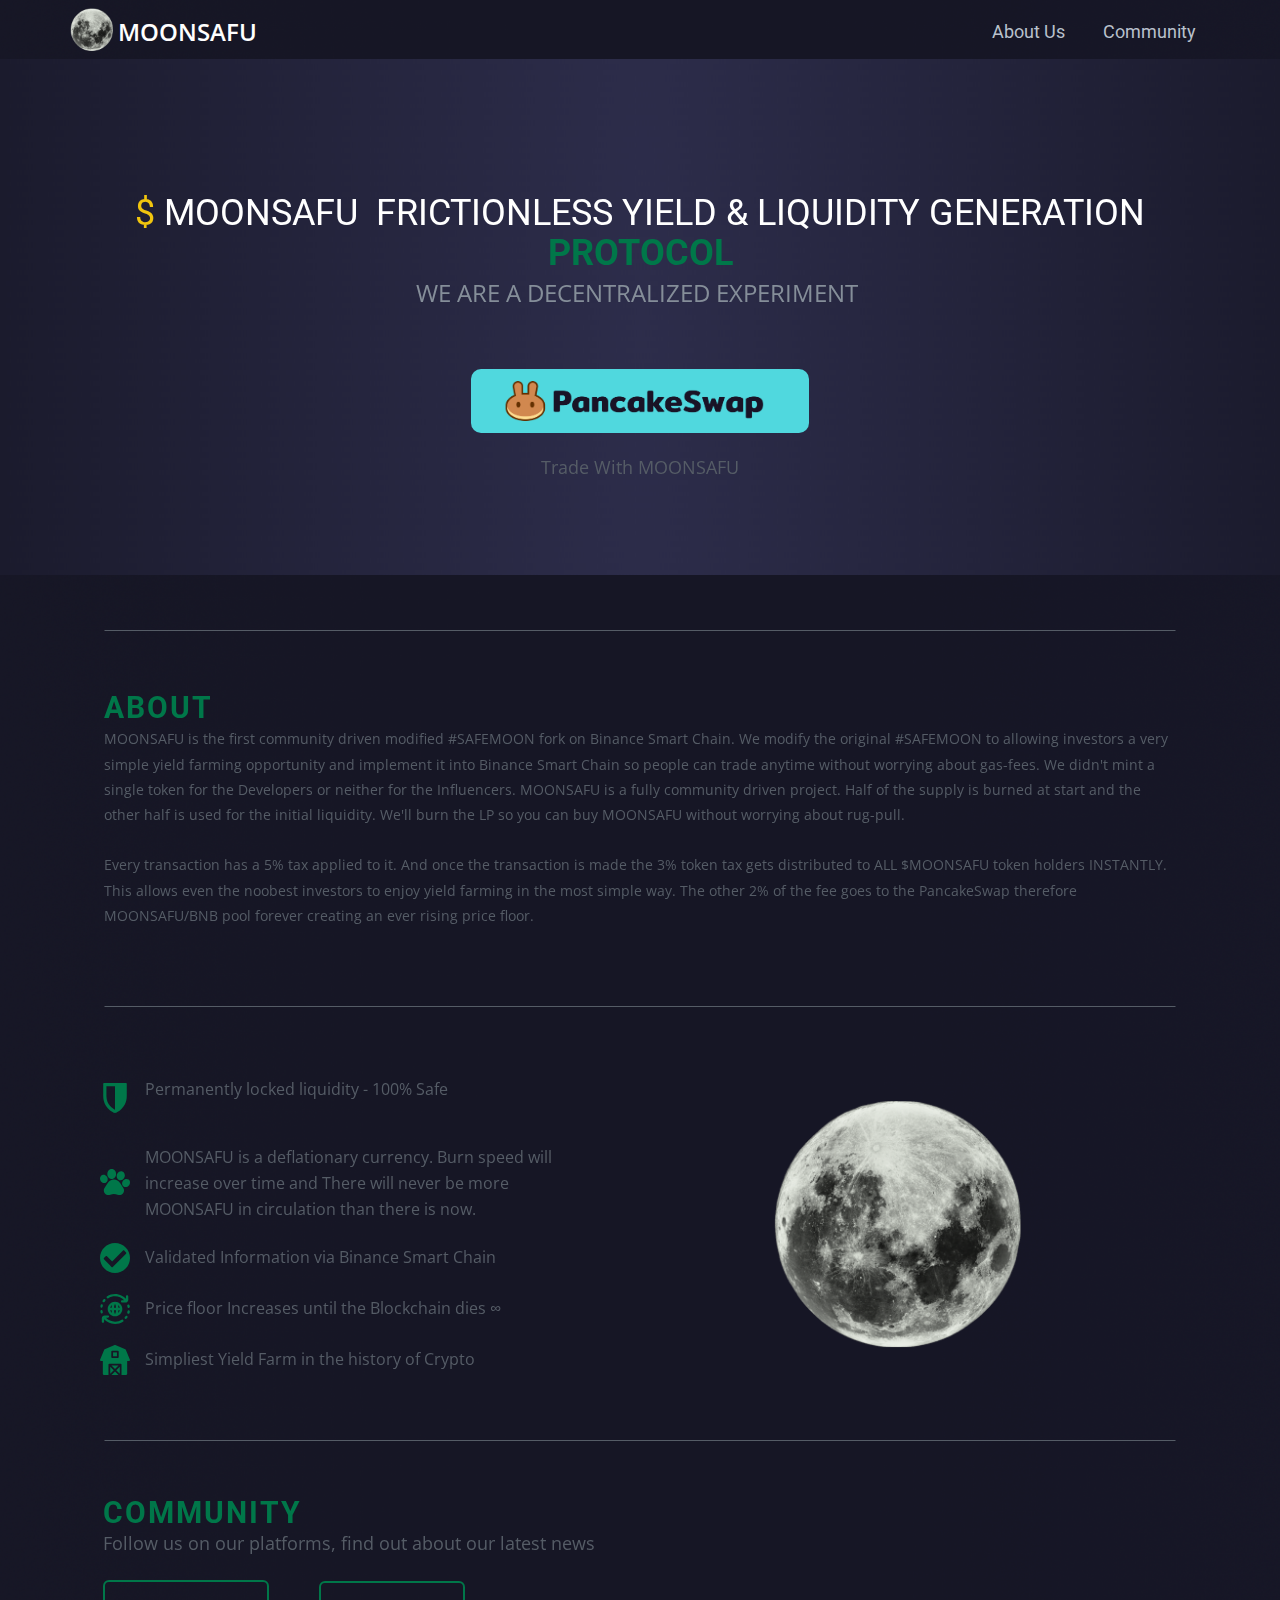
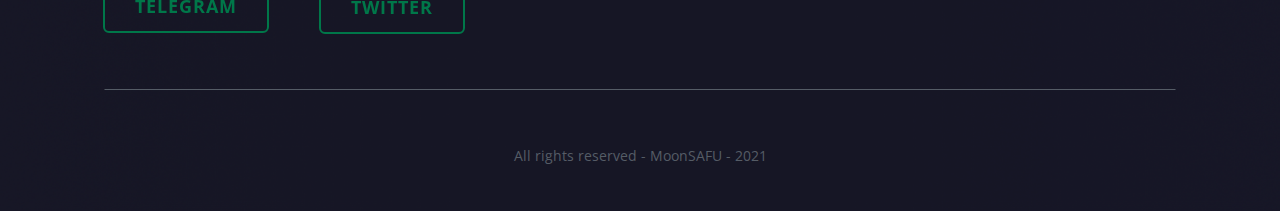
==== index.html @ 8fa899ff "Add files via upload" ====
<!DOCTYPE html>
<html style="font-size: 16px;">
  <head>
    <meta name="viewport" content="width=device-width, initial-scale=1.0">
    <meta charset="utf-8">
    <meta name="keywords" content="HoneyBee, WHO'S A&nbsp;HONEY BEE?">
    <meta name="description" content="">
    <meta name="page_type" content="np-template-header-footer-from-plugin">
    <title>GOAT</title>
    <link rel="stylesheet" href="nicepage.css" media="screen">
<link rel="stylesheet" href="GOAT.css" media="screen">
    <script class="u-script" type="text/javascript" src="jquery.js" defer=""></script>
    <script class="u-script" type="text/javascript" src="nicepage.js" defer=""></script>
    <meta name="generator" content="Nicepage 3.8.0, nicepage.com">
    <link id="u-theme-google-font" rel="stylesheet" href="https://fonts.googleapis.com/css?family=Roboto:100,100i,300,300i,400,400i,500,500i,700,700i,900,900i|Open+Sans:300,300i,400,400i,600,600i,700,700i,800,800i">
    
    
    
    
    
    
    
    
    
    <script type="application/ld+json">{
		"@context": "http://schema.org",
		"@type": "Organization",
		"name": "",
		"url": "index.html",
		"logo": "images/goatlogo.png"
}</script>
    <meta property="og:title" content="GOAT">
    <meta property="og:type" content="website">
    <meta name="theme-color" content="#478ac9">
    <link rel="canonical" href="index.html">
    <meta property="og:url" content="index.html">
  </head>
  <body data-home-page="GOAT.html" data-home-page-title="GOAT" class="u-body"><header class="u-clearfix u-header u-image u-sticky u-header" id="sec-4bd5"><div class="u-clearfix u-sheet u-valign-middle-lg u-valign-middle-md u-valign-middle-sm u-sheet-1">
        <a href="https://goattoken.finance" class="u-image u-image-round u-logo u-image-1">
          <img src="images/goatlogo.png" class="u-logo-image u-logo-image-1" data-image-width="43">
        </a>
        <nav class="u-menu u-menu-dropdown u-menu-open-right u-offcanvas u-menu-1" data-responsive-from="XS" data-submenu-level="on-click">
          <div class="menu-collapse" style="font-size: 1.125rem; letter-spacing: 0px;">
            <a class="u-button-style u-custom-active-border-color u-custom-active-color u-custom-border u-custom-border-color u-custom-border-radius u-custom-borders u-custom-color u-custom-hover-border-color u-custom-hover-color u-custom-left-right-menu-spacing u-custom-padding-bottom u-custom-text-active-color u-custom-text-color u-custom-text-hover-color u-custom-top-bottom-menu-spacing u-nav-link u-text-active-palette-1-base u-text-hover-palette-2-base u-text-palette-5-dark-2" href="#" style="font-size: calc(1em + 10px); padding: 5px 10px;">
              <svg><use xmlns:xlink="http://www.w3.org/1999/xlink" xlink:href="#menu-hamburger"></use></svg>
              <svg version="1.1" xmlns="http://www.w3.org/2000/svg" xmlns:xlink="http://www.w3.org/1999/xlink"><defs><symbol id="menu-hamburger" viewBox="0 0 16 16" style="width: 16px; height: 16px;"><rect y="1" width="16" height="2"></rect><rect y="7" width="16" height="2"></rect><rect y="13" width="16" height="2"></rect>
</symbol>
</defs></svg>
            </a>
          </div>
          <div class="u-custom-menu u-nav-container">
            <ul class="u-custom-font u-heading-font u-nav u-spacing-10 u-unstyled u-nav-1"><li class="u-nav-item"><a class="u-border-4 u-border-hover-white u-button-style u-hover-white u-nav-link u-radius-12 u-text-hover-custom-color-3 u-text-palette-5-base" href="GOAT.html#carousel_720b" data-page-id="169177664" style="padding: 10px;">About Us</a>
</li><li class="u-nav-item"><a class="u-border-4 u-border-hover-white u-button-style u-hover-white u-nav-link u-radius-12 u-text-hover-custom-color-3 u-text-palette-5-base" href="GOAT.html#sec-e83b" data-page-id="169177664" style="padding: 10px;">Community</a>
</li></ul>
          </div>
          <div class="u-custom-menu u-nav-container-collapse">
            <div class="u-black u-container-style u-inner-container-layout u-opacity u-opacity-95 u-sidenav">
              <div class="u-sidenav-overflow">
                <div class="u-menu-close"></div>
                <ul class="u-align-center u-custom-font u-heading-font u-nav u-popupmenu-items u-spacing-0 u-text-active-black u-text-hover-palette-3-base u-text-white u-unstyled u-nav-2"><li class="u-nav-item"><a class="u-button-style u-nav-link" href="GOAT.html#carousel_720b" data-page-id="169177664" style="padding: 10px;">About Us</a>
</li><li class="u-nav-item"><a class="u-button-style u-nav-link" href="GOAT.html#sec-e83b" data-page-id="169177664" style="padding: 10px;">Community</a>
</li></ul>
              </div>
            </div>
            <div class="u-black u-menu-overlay u-opacity u-opacity-40"></div>
          </div>
        </nav>
        <p class="u-align-left u-text u-text-body-alt-color u-text-1">MOONSAFU</p>
      </div></header>
    <section class="u-align-center u-clearfix u-image u-section-1" src="" id="sec-311a">
      <div class="u-align-center u-clearfix u-sheet u-sheet-1">
        <h2 class="u-text u-text-custom-color-3 u-text-1" data-animation-name="fadeIn" data-animation-duration="1500" data-animation-delay="0" data-animation-direction="">
          <span class="u-text-palette-3-base">$</span>
          <span class="u-text-white" style="">MOONSAFU &nbsp;Frictionless yield & liquidity generation 
            </span>
          <span style="font-weight: 700;">protocol</span>
        </h2>
        <p class="u-text u-text-2" data-animation-name="fadeIn" data-animation-duration="1500" data-animation-delay="0" data-animation-direction="">
          <span style="font-size: 1.5rem;" class="u-text-palette-5-dark-1">WE ARE A DECENTRALIZED EXPERIMENT&nbsp; </span>
          <br>
        </p>
        <img src="images/panckswaptus.png" alt="" class="u-image u-image-round u-radius-10 u-image-1" data-href="https://pancakeswap.com" data-target="_blank" data-animation-name="bounceIn" data-animation-duration="1000" data-animation-delay="500" data-animation-direction="">
        <p class="u-text u-text-palette-5-dark-2 u-text-3" data-animation-name="fadeIn" data-animation-duration="1500" data-animation-delay="0" data-animation-direction="">
          <span style="font-size: 1.125rem;">Trade With MOONSAFU</span>
        </p>
      </div>
    </section>
    <section class="u-clearfix u-image u-section-2" id="carousel_720b" data-image-width="1600" data-image-height="527">
      <div class="u-clearfix u-sheet u-valign-middle-lg u-valign-middle-md u-valign-middle-sm u-valign-middle-xs u-sheet-1">
        <div class="u-absolute-hcenter u-border-1 u-border-palette-5-dark-2 u-line u-line-horizontal u-line-1"></div>
      </div>
    </section>
    <section class="u-clearfix u-image u-section-3" id="sec-61a2" data-image-width="1600" data-image-height="527">
      <div class="u-clearfix u-sheet u-valign-middle-lg u-valign-middle-md u-valign-middle-sm u-valign-middle-xs u-sheet-1">
        <h3 class="u-align-left u-text u-text-custom-color-3 u-text-1" data-animation-name="fadeIn" data-animation-duration="1500" data-animation-delay="0" data-animation-direction="">About </h3>
        <p class="u-text u-text-palette-5-dark-2 u-text-2" data-animation-name="fadeIn" data-animation-duration="1500" data-animation-delay="250" data-animation-direction="">MOONSAFU is the first community driven modified #SAFEMOON fork on Binance Smart Chain. We modify the original #SAFEMOON to allowing investors a very simple yield farming opportunity and implement it into Binance Smart Chain so people can trade anytime without worrying about gas-fees. We didn't mint a single token for the Developers or neither for the Influencers. MOONSAFU is a fully community driven project. Half of the supply is burned at start and the other half is used for the initial liquidity. We'll burn the LP so you can buy MOONSAFU without worrying about rug-pull. <br>
          <br>Every transaction has a 5% tax applied to it. And once the transaction is made the 3% token tax gets distributed to ALL $MOONSAFU token holders INSTANTLY. This allows even the noobest investors to enjoy yield farming in the most simple way. The other 2% of the fee goes to the PancakeSwap therefore MOONSAFU/BNB pool forever creating an ever rising price floor.
        </p>
      </div>
    </section>
    <section class="u-clearfix u-image u-section-4" id="carousel_e16f" data-image-width="1600" data-image-height="527">
      <div class="u-clearfix u-sheet u-valign-middle-lg u-valign-middle-md u-valign-middle-sm u-valign-middle-xs u-sheet-1">
        <div class="u-absolute-hcenter u-border-1 u-border-palette-5-dark-2 u-line u-line-horizontal u-line-1"></div>
      </div>
    </section>
    <section class="u-align-center u-clearfix u-image u-section-5" id="sec-a20e" data-image-width="1600" data-image-height="527">
      <div class="u-clearfix u-sheet u-sheet-1">
        <div class="u-expanded-width-sm u-expanded-width-xs u-list u-repeater u-list-1">
          <div class="u-container-style u-list-item u-repeater-item">
            <div class="u-container-layout u-similar-container u-container-layout-1"><span class="u-icon u-icon-circle u-text-custom-color-3 u-icon-1" data-animation-name="bounceIn" data-animation-duration="1000" data-animation-delay="250" data-animation-direction=""><svg class="u-svg-link" preserveAspectRatio="xMidYMin slice" viewBox="0 0 93.602 93.602" style=""><use xmlns:xlink="http://www.w3.org/1999/xlink" xlink:href="#svg-82fc"></use></svg><svg class="u-svg-content" id="svg-82fc" style="color: rgb(71, 138, 201);"><g><path d="M81.551,0h-69.5c-1.104,0-2,0.896-2,2v38.381c0,20.506,9.461,33.743,17.399,41.236c8.556,8.08,17.159,11.336,17.52,11.47   l1.043,0.389c0.225,0.084,0.462,0.126,0.698,0.126c0.235,0,0.469-0.041,0.693-0.124l1.049-0.387   c0.365-0.136,9.033-3.415,17.602-11.464c7.982-7.496,17.496-20.737,17.496-41.246V2C83.551,0.896,82.654,0,81.551,0z    M46.735,83.344c-6.157-2.957-26.684-14.896-26.684-42.572V10.391h26.75L46.735,83.344z"></path>
</g></svg>
            
            
          </span>
              <div class="u-container-style u-group u-group-1">
                <div class="u-container-layout u-valign-middle-lg u-valign-middle-md u-valign-middle-xl u-container-layout-2">
                  <p class="u-text u-text-palette-5-dark-2 u-text-1" data-animation-name="fadeIn" data-animation-duration="1500" data-animation-delay="0" data-animation-direction="">Permanently locked liquidity - 100% Safe<br>
                  </p>
                </div>
              </div>
            </div>
          </div>
        </div>
        <img src="images/bgoatspng.png" alt="" class="u-image u-image-default u-preserve-proportions u-image-1" data-animation-name="fadeIn" data-animation-duration="1500" data-animation-delay="0" data-animation-direction="">
        <div class="u-expanded-width-sm u-expanded-width-xs u-list u-repeater u-list-2">
          <div class="u-container-style u-list-item u-repeater-item">
            <div class="u-container-layout u-similar-container u-container-layout-3"><span class="u-icon u-icon-circle u-text-custom-color-3 u-icon-2" data-animation-name="bounceIn" data-animation-duration="1000" data-animation-delay="250" data-animation-direction=""><svg class="u-svg-link" preserveAspectRatio="xMidYMin slice" viewBox="0 -32 512.00011 512" style=""><use xmlns:xlink="http://www.w3.org/1999/xlink" xlink:href="#svg-ea9d"></use></svg><svg class="u-svg-content" id="svg-ea9d" style="color: rgb(232, 65, 25);"><path d="m342.382812 239.351562c-23.039062-35.941406-62.277343-57.402343-104.964843-57.402343s-81.925781 21.460937-104.960938 57.402343l-55.515625 86.605469c-9.210937 14.367188-13.460937 30.96875-12.292968 47.996094 1.167968 17.03125 7.648437 32.890625 18.738281 45.875 11.097656 12.972656 25.761719 21.839844 42.40625 25.644531 16.644531 3.804688 33.707031 2.179688 49.339843-4.691406l1.046876-.464844c39.335937-16.945312 84.285156-16.789062 123.519531.464844 10.121093 4.449219 20.84375 6.699219 31.664062 6.699219 5.882813 0 11.800781-.667969 17.664063-2.003907 16.644531-3.800781 31.308594-12.667968 42.410156-25.644531 11.09375-12.972656 17.578125-28.835937 18.75-45.871093 1.171875-17.035157-3.078125-33.632813-12.289062-48.007813zm0 0"></path><path d="m91.894531 239.238281c16.515625-6.34375 29.0625-19.652343 35.328125-37.476562 5.964844-16.960938 5.476563-36.109375-1.378906-53.921875-6.859375-17.800782-19.335938-32.332032-35.132812-40.921875-16.59375-9.019531-34.824219-10.488281-51.3125-4.132813-33.171876 12.753906-48.394532 53.746094-33.929688 91.398438 11.554688 29.96875 38.503906 48.886718 65.75 48.886718 6.957031 0 13.933594-1.234374 20.675781-3.832031zm0 0"></path><path d="m199.613281 171.386719c41.46875 0 75.207031-38.4375 75.207031-85.683594 0-47.257813-33.738281-85.703125-75.207031-85.703125-41.464843 0-75.199219 38.445312-75.199219 85.703125 0 47.246094 33.734376 85.683594 75.199219 85.683594zm0 0"></path><path d="m329.496094 192.4375h.003906c6.378906 2.117188 12.886719 3.128906 19.367188 3.128906 30.242187 0 59.714843-22.011718 70.960937-55.839844 6.476563-19.472656 6.050781-40.0625-1.199219-57.972656-7.585937-18.75-21.644531-32.359375-39.589844-38.324218-17.949218-5.964844-37.359374-3.476563-54.660156 7-16.527344 10.007812-29.191406 26.246093-35.660156 45.71875-13.652344 41.078124 4.640625 84.273437 40.777344 96.289062zm0 0"></path><path d="m487.875 182.4375-.011719-.011719c-28.597656-21.125-71.367187-11.96875-95.347656 20.421875-23.957031 32.40625-20.210937 75.972656 8.34375 97.113282 10.414063 7.714843 22.71875 11.402343 35.3125 11.402343 21.949219 0 44.785156-11.203125 60.050781-31.804687 23.953125-32.40625 20.210938-75.972656-8.347656-97.121094zm0 0"></path></svg>
            
            
          </span>
              <div class="u-container-style u-group u-group-2">
                <div class="u-container-layout u-valign-middle-lg u-valign-middle-xl u-container-layout-4">
                  <p class="u-text u-text-palette-5-dark-2 u-text-2" data-animation-name="fadeIn" data-animation-duration="1500" data-animation-delay="0" data-animation-direction="">MOONSAFU is a deflationary currency. Burn speed will increase over time and There will never be more MOONSAFU in circulation than there is now.<br>
                  </p>
                </div>
              </div>
            </div>
          </div>
        </div>
        <div class="u-expanded-width-sm u-expanded-width-xs u-list u-repeater u-list-3">
          <div class="u-container-style u-list-item u-repeater-item">
            <div class="u-container-layout u-similar-container u-container-layout-5"><span class="u-icon u-icon-circle u-text-custom-color-3 u-icon-3" data-animation-name="bounceIn" data-animation-duration="1000" data-animation-delay="250" data-animation-direction=""><svg class="u-svg-link" preserveAspectRatio="xMidYMin slice" viewBox="0 0 30.262 30.262" style=""><use xmlns:xlink="http://www.w3.org/1999/xlink" xlink:href="#svg-bddb"></use></svg><svg class="u-svg-content" id="svg-bddb" style=""><g><path style="fill:currentColor;" d="M15.131,0.002C6.773,0.002,0,6.777,0,15.13c0,8.358,6.773,15.13,15.131,15.13   s15.131-6.771,15.131-15.13C30.262,6.777,23.488,0.002,15.131,0.002z M12.859,24.148c-0.34,0.336-0.887,0.336-1.223,0l-0.271-0.271   l0,0l-0.295-0.293l-1.266-1.266l-0.02-0.029l-5.807-5.851c-0.338-0.336-0.338-0.887,0-1.22l1.83-1.83   c0.34-0.339,0.883-0.339,1.221,0l5.225,5.262l10.98-10.982c0.336-0.337,0.883-0.337,1.219,0l1.83,1.832   c0.338,0.336,0.338,0.885,0,1.221L12.859,24.148z"></path>
</g></svg>
            
            
          </span>
              <div class="u-container-style u-group u-group-3">
                <div class="u-container-layout u-valign-middle-lg u-valign-middle-md u-valign-middle-xl u-container-layout-6">
                  <p class="u-text u-text-palette-5-dark-2 u-text-3" data-animation-name="fadeIn" data-animation-duration="1500" data-animation-delay="0" data-animation-direction=""> Validated Information via Binance Smart Chain<br>
                  </p>
                </div>
              </div>
            </div>
          </div>
        </div>
        <div class="u-expanded-width-sm u-expanded-width-xs u-list u-repeater u-list-4">
          <div class="u-container-style u-list-item u-repeater-item">
            <div class="u-container-layout u-similar-container u-valign-bottom-xs u-container-layout-7"><span class="u-icon u-icon-circle u-text-custom-color-3 u-icon-4" data-animation-name="bounceIn" data-animation-duration="1000" data-animation-delay="250" data-animation-direction=""><svg class="u-svg-link" preserveAspectRatio="xMidYMin slice" viewBox="-4 0 512 512" style=""><use xmlns:xlink="http://www.w3.org/1999/xlink" xlink:href="#svg-b7ac"></use></svg><svg class="u-svg-content" id="svg-b7ac" style="color: rgb(232, 65, 25);"><path d="m394.40625 446.082031c5.84375 9.371094 2.984375 21.707031-6.390625 27.550781-40.261719 25.101563-86.796875 38.367188-134.582031 38.367188-40.851563 0-79.90625-9.34375-116.070313-27.769531-26.441406-13.472657-50.570312-31.714844-70.929687-53.449219v41.21875c0 11.046875-8.953125 20-20 20-11.042969 0-20-8.953125-20-20v-56c0-27.570312 22.429687-50 50-50h55c11.046875 0 20 8.953125 20 20s-8.953125 20-20 20h-33.460938c40.554688 42.226562 95.917969 66 155.460938 66 40.296875 0 79.515625-11.171875 113.421875-32.308594 9.371093-5.84375 21.707031-2.984375 27.550781 6.390625zm64.105469-72.539062c-9.09375-6.273438-21.546875-3.992188-27.824219 5.097656-3.441406 4.988281-7.152344 9.910156-11.027344 14.625-7.015625 8.535156-5.78125 21.140625 2.753906 28.152344 3.722657 3.058593 8.21875 4.546875 12.6875 4.546875 5.777344 0 11.507813-2.488282 15.460938-7.300782 4.582031-5.578124 8.972656-11.398437 13.046875-17.300781 6.273437-9.089843 3.992187-21.546875-5.097656-27.820312zm29.816406-95.023438c-10.886719-1.90625-21.25 5.351563-23.167969 16.230469-1.054687 5.988281-2.378906 11.992188-3.9375 17.84375-2.84375 10.675781 3.5 21.632812 14.171875 24.480469 1.726563.457031 3.460938.679687 5.164063.679687 8.839844 0 16.929687-5.90625 19.316406-14.855468 1.851562-6.957032 3.429688-14.09375 4.683594-21.210938 1.914062-10.878906-5.351563-21.25-16.230469-23.167969zm-26.410156-74.660156c1.476562 5.890625 2.71875 11.921875 3.691406 17.925781 1.59375 9.820313 10.082031 16.800782 19.71875 16.800782 1.0625 0 2.144531-.085938 3.226563-.261719 10.90625-1.769531 18.308593-12.042969 16.539062-22.945313-1.152344-7.113281-2.625-14.257812-4.375-21.238281-2.683594-10.714844-13.539062-17.226563-24.257812-14.542969-10.714844 2.683594-17.226563 13.546875-14.542969 24.261719zm-323.417969-131.550781c33.90625-21.136719 73.125-32.308594 113.417969-32.308594 59.546875 0 114.90625 23.773438 155.460937 66h-32.945312c-11.042969 0-20 8.953125-20 20s8.957031 20 20 20h54c27.570312 0 50-22.429688 50-50v-55c0-11.046875-8.953125-20-20-20-11.042969 0-20 8.953125-20 20v39.695312c-20.253906-21.503906-44.214844-39.558593-70.445313-52.925781-36.164062-18.425781-75.214843-27.769531-116.070312-27.769531-47.78125 0-94.320313 13.265625-134.582031 38.367188-9.371094 5.84375-12.234376 18.179687-6.390626 27.550781 5.84375 9.375 18.179688 12.234375 27.554688 6.390625zm-91.65625 66.152344c3.46875 2.390624 7.425781 3.539062 11.34375 3.539062 6.351562 0 12.597656-3.019531 16.476562-8.640625 3.445313-4.992187 7.15625-9.914063 11.027344-14.625 7.015625-8.53125 5.785156-21.136719-2.75-28.148437-8.53125-7.015626-21.132812-5.78125-28.148437 2.75-4.578125 5.570312-8.96875 11.390624-13.046875 17.300781-6.277344 9.09375-3.992188 21.546875 5.097656 27.824219zm-3.40625 169.679687c-1.476562-5.894531-2.71875-11.921875-3.691406-17.921875-1.769532-10.90625-12.042969-18.308594-22.945313-16.542969-10.902343 1.769531-18.308593 12.042969-16.539062 22.945313 1.152343 7.113281 2.625 14.257812 4.375 21.242187 2.273437 9.082031 10.425781 15.140625 19.386719 15.140625 1.605468 0 3.242187-.195312 4.875-.601562 10.714843-2.6875 17.222656-13.550782 14.539062-24.261719zm-26.410156-74.660156c1.171875.207031 2.339844.304687 3.492187.304687 9.523438 0 17.964844-6.828125 19.671875-16.53125 1.054688-5.988281 2.378906-11.996094 3.941406-17.851562 2.84375-10.671875-3.5-21.628906-14.175781-24.472656-10.679687-2.84375-21.632812 3.5-24.476562 14.171874-1.855469 6.960938-3.429688 14.097657-4.683594 21.214844-1.914063 10.878906 5.351563 21.25 16.230469 23.164063zm360.40625 22.519531c0 68.925781-56.074219 125-125 125-68.921875 0-125-56.074219-125-125s56.078125-125 125-125c68.925781 0 125 56.074219 125 125zm-75.449219-69c4.035156 14.578125 6.714844 31.292969 7.871094 49h25.179687c-4.851562-20.03125-16.808594-37.300781-33.050781-49zm-49.550781 152.457031c5.667968-6.824219 14.734375-28.441406 17.351562-63.457031h-34.699218c2.617187 35.015625 11.683593 56.636719 17.347656 63.457031zm17.351562-103.457031c-2.617187-35.015625-11.683594-56.632812-17.351562-63.457031-5.664063 6.824219-14.730469 28.441406-17.347656 63.457031zm-99.949218 0h25.175781c1.15625-17.707031 3.835937-34.421875 7.875-49-16.242188 11.699219-28.203125 28.96875-33.050781 49zm33.050781 89c-4.039063-14.578125-6.71875-31.292969-7.875-49h-25.175781c4.847656 20.03125 16.808593 37.300781 33.050781 49zm132.148437-49h-25.179687c-1.15625 17.707031-3.835938 34.421875-7.871094 49 16.242187-11.699219 28.199219-28.96875 33.050781-49zm0 0"></path></svg>
            
            
          </span>
              <div class="u-container-style u-group u-group-4">
                <div class="u-container-layout u-valign-middle-lg u-valign-middle-md u-valign-middle-sm u-valign-middle-xl u-container-layout-8">
                  <p class="u-text u-text-palette-5-dark-2 u-text-4" data-animation-name="fadeIn" data-animation-duration="1500" data-animation-delay="0" data-animation-direction="">Price floor Increases until the Blockchain dies ∞<br>
                  </p>
                </div>
              </div>
            </div>
          </div>
        </div>
        <div class="u-expanded-width-sm u-expanded-width-xs u-list u-repeater u-list-5">
          <div class="u-container-style u-list-item u-repeater-item">
            <div class="u-container-layout u-similar-container u-valign-top-sm u-container-layout-9"><span class="u-icon u-icon-circle u-text-custom-color-3 u-icon-5" data-animation-name="bounceIn" data-animation-duration="1000" data-animation-delay="250" data-animation-direction=""><svg class="u-svg-link" preserveAspectRatio="xMidYMin slice" viewBox="0 0 511.999 511.999" style=""><use xmlns:xlink="http://www.w3.org/1999/xlink" xlink:href="#svg-90fc"></use></svg><svg class="u-svg-content" id="svg-90fc" style="color: rgb(232, 65, 25);"><g><g><polygon points="174.599,370.413 174.599,490.787 234.786,430.601   "></polygon>
</g>
</g><g><g><polygon points="255.999,451.814 195.812,511.999 316.187,511.999   "></polygon>
</g>
</g><g><g><polygon points="195.812,349.2 255.999,409.388 316.187,349.2   "></polygon>
</g>
</g><g><g><polygon points="277.212,430.601 337.399,490.787 337.399,370.413   "></polygon>
</g>
</g><g><g><path d="M510.857,250.259L440.272,79.847c-1.522-3.675-4.442-6.596-8.118-8.117L261.739,1.142c-3.676-1.523-7.805-1.523-11.48,0    L79.845,71.73c-3.676,1.521-6.596,4.442-8.118,8.117L1.141,250.257c-1.917,4.629-1.396,9.908,1.387,14.074    S9.99,270.997,15,270.997h33.199v226.002c0,8.285,6.716,15,15,15h81.4V334.2c0-8.284,6.716-15,15-15h192.8c8.284,0,15,6.716,15,15    v177.799h81.4c8.284,0,15-6.715,15-15v-226h33.2c5.01,0,9.688-2.5,12.472-6.666C512.254,260.167,512.774,254.888,510.857,250.259z     M319.198,207.8c0,8.284-6.716,15-15,15H207.8c-8.284,0-15-6.716-15-15v-96.4c0-8.283,6.716-15,15-15h96.398    c8.284,0,15,6.717,15,15V207.8z"></path>
</g>
</g><g><g><rect x="222.799" y="126.399" width="66.4" height="66.4"></rect>
</g>
</g></svg>
            
            
          </span>
              <div class="u-container-style u-group u-group-5">
                <div class="u-container-layout u-valign-middle-lg u-valign-middle-xl u-container-layout-10">
                  <p class="u-text u-text-palette-5-dark-2 u-text-5" data-animation-name="fadeIn" data-animation-duration="1500" data-animation-delay="0" data-animation-direction=""> Simpliest Yield Farm in the history of Crypto<br>
                  </p>
                </div>
              </div>
            </div>
          </div>
        </div>
      </div>
    </section>
    <section class="u-clearfix u-image u-section-6" id="sec-e83b" data-image-width="1600" data-image-height="527">
      <div class="u-clearfix u-sheet u-valign-middle-lg u-valign-middle-md u-valign-middle-sm u-valign-middle-xs u-sheet-1">
        <div class="u-absolute-hcenter u-border-1 u-border-palette-5-dark-2 u-line u-line-horizontal u-line-1"></div>
      </div>
    </section>
    <section class="u-align-left u-clearfix u-image u-typography-custom-page-typography-8--Introduction u-white u-section-7" src="" id="sec-fb3c" data-image-width="1600" data-image-height="527">
      <div class="u-clearfix u-sheet u-valign-bottom-lg u-valign-bottom-md u-valign-bottom-sm u-valign-bottom-xl u-sheet-1">
        <h1 class="u-text u-text-white u-text-1" data-animation-name="fadeIn" data-animation-duration="1500" data-animation-delay="0">
          <span class="u-text-custom-color-3">COMMUNITY </span>
          <br>
        </h1>
        <p class="u-large-text u-text u-text-palette-5-dark-2 u-text-variant u-text-2" data-animation-name="fadeIn" data-animation-duration="1500" data-animation-delay="0">Follow us on our platforms, find out about our latest news</p>
        <a href="https://t.me/MOON_SAFU" class="u-border-2 u-border-custom-color-3 u-btn u-btn-round u-button-style u-custom u-hover-black u-none u-radius-6 u-text-hover-custom-color-3 u-btn-1" target="_blank" data-animation-name="bounceIn" data-animation-duration="1000" data-animation-delay="500" data-animation-direction="">Telegram</a>
        <a href="https://twitter.com/Moon_SAFU" class="u-border-2 u-border-custom-color-3 u-btn u-btn-round u-button-style u-custom u-hover-black u-none u-radius-6 u-text-hover-custom-color-3 u-btn-2" target="_blank" data-animation-name="bounceIn" data-animation-duration="1000" data-animation-delay="500" data-animation-direction="">Twitter</a>
      </div>
    </section>
    <section class="u-clearfix u-image u-section-8" id="carousel_b2ec" data-image-width="1600" data-image-height="527">
      <div class="u-clearfix u-sheet u-valign-middle-lg u-valign-middle-md u-valign-middle-sm u-valign-middle-xs u-sheet-1">
        <div class="u-absolute-hcenter u-border-1 u-border-palette-5-dark-2 u-line u-line-horizontal u-line-1"></div>
      </div>
    </section>
    <style class="u-overlap-style">.u-overlap:not(.u-sticky-scroll) .u-header {
background-color: #ffffff !important
}</style>
    
    
    <footer class="u-align-center u-clearfix u-footer u-image u-footer" id="sec-01f1" data-image-width="1600" data-image-height="527"><div class="u-clearfix u-sheet u-sheet-1">
        <p class="u-small-text u-text u-text-palette-5-dark-2 u-text-variant u-text-1">All rights reserved - MoonSAFU - 2021 </p>
      </div></footer>
  </body>
</html>
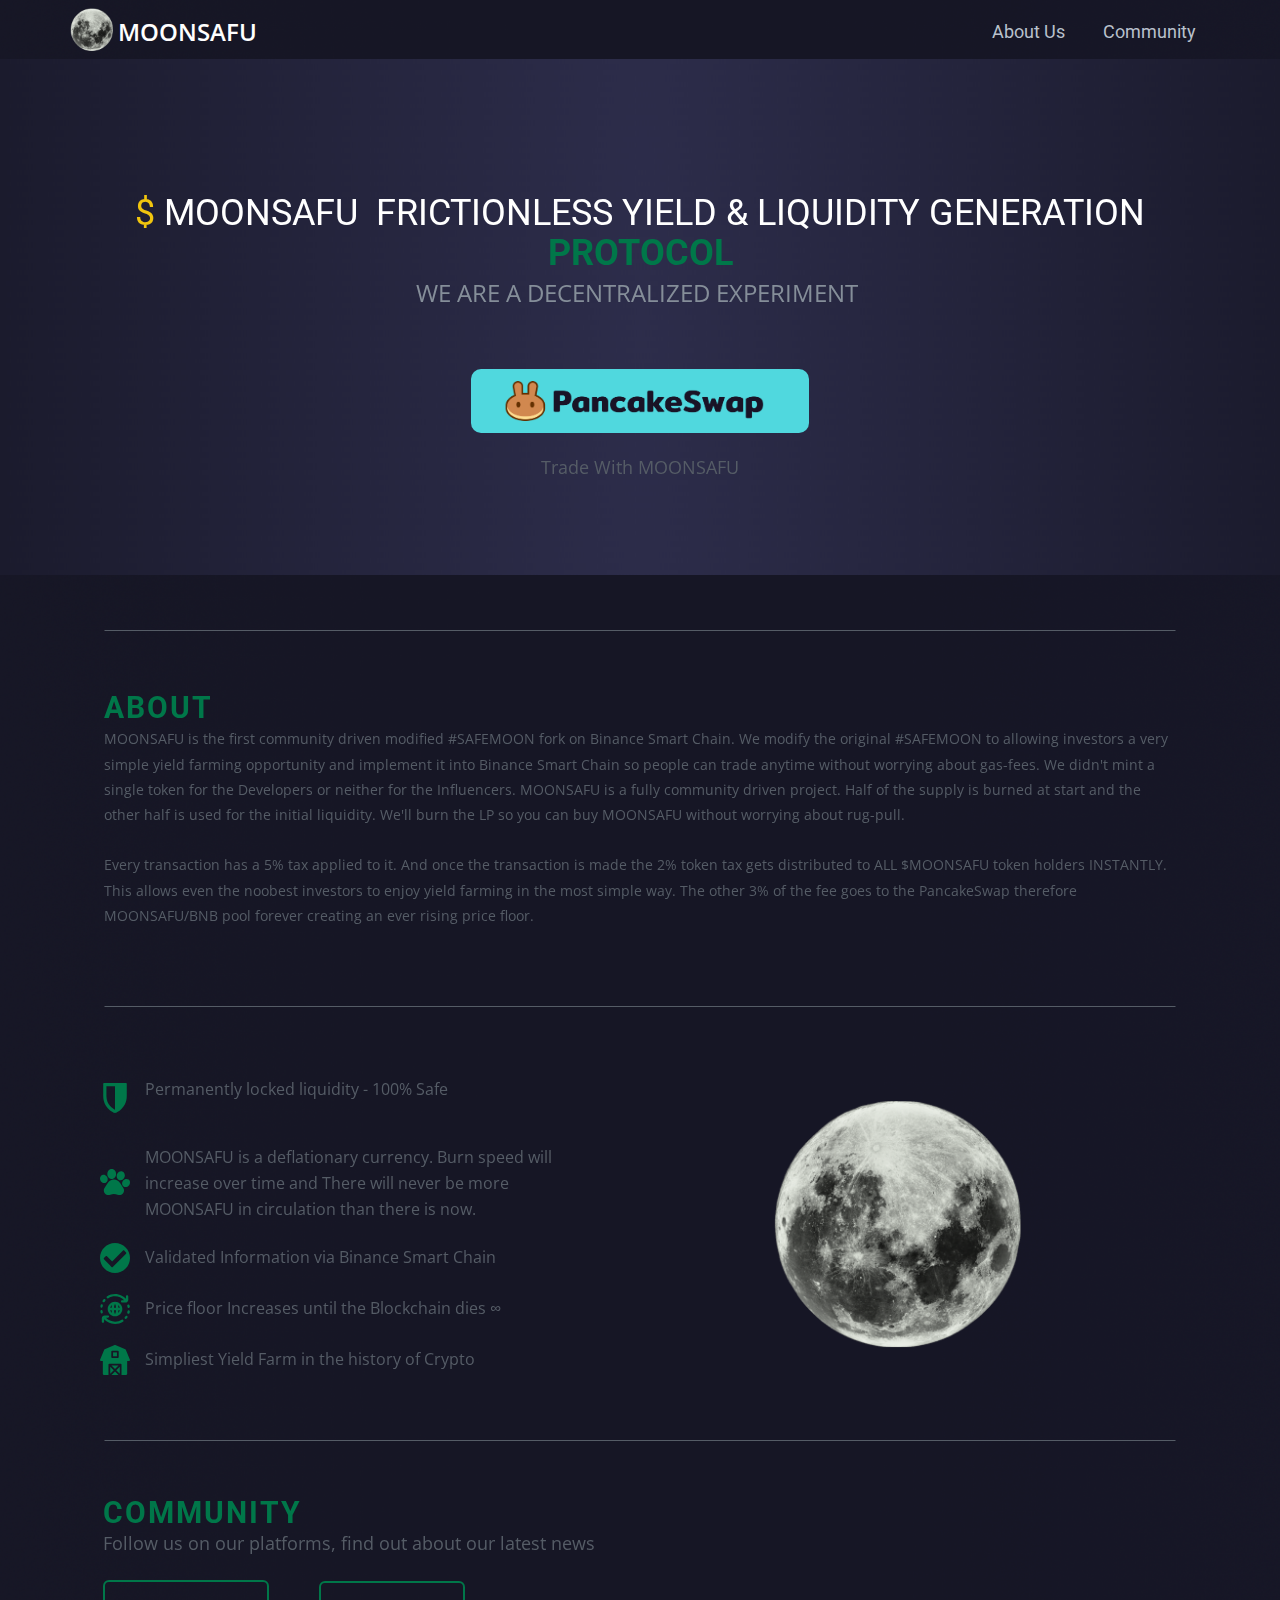
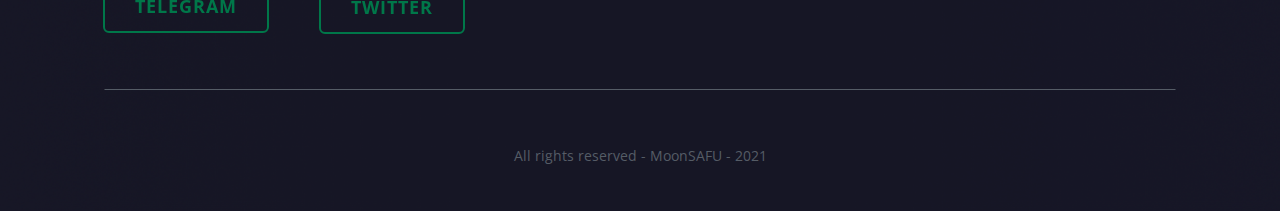
==== commit 8c5f4c05: "Update index.html" ====
--- a/index.html
+++ b/index.html
@@ -6,9 +6,9 @@
     <meta name="keywords" content="HoneyBee, WHO'S A&nbsp;HONEY BEE?">
     <meta name="description" content="">
     <meta name="page_type" content="np-template-header-footer-from-plugin">
-    <title>GOAT</title>
+    <title>MoonSafu</title>
     <link rel="stylesheet" href="nicepage.css" media="screen">
-<link rel="stylesheet" href="GOAT.css" media="screen">
+<link rel="stylesheet" href="Moonsafu.css" media="screen">
     <script class="u-script" type="text/javascript" src="jquery.js" defer=""></script>
     <script class="u-script" type="text/javascript" src="nicepage.js" defer=""></script>
     <meta name="generator" content="Nicepage 3.8.0, nicepage.com">
@@ -35,8 +35,8 @@
     <link rel="canonical" href="index.html">
     <meta property="og:url" content="index.html">
   </head>
-  <body data-home-page="GOAT.html" data-home-page-title="GOAT" class="u-body"><header class="u-clearfix u-header u-image u-sticky u-header" id="sec-4bd5"><div class="u-clearfix u-sheet u-valign-middle-lg u-valign-middle-md u-valign-middle-sm u-sheet-1">
-        <a href="https://goattoken.finance" class="u-image u-image-round u-logo u-image-1">
+  <body data-home-page="Moonsafu.html" data-home-page-title="MoonSAFU" class="u-body"><header class="u-clearfix u-header u-image u-sticky u-header" id="sec-4bd5"><div class="u-clearfix u-sheet u-valign-middle-lg u-valign-middle-md u-valign-middle-sm u-sheet-1">
+        <a href="https://moonsafu.net" class="u-image u-image-round u-logo u-image-1">
           <img src="images/goatlogo.png" class="u-logo-image u-logo-image-1" data-image-width="43">
         </a>
         <nav class="u-menu u-menu-dropdown u-menu-open-right u-offcanvas u-menu-1" data-responsive-from="XS" data-submenu-level="on-click">
@@ -49,16 +49,16 @@
             </a>
           </div>
           <div class="u-custom-menu u-nav-container">
-            <ul class="u-custom-font u-heading-font u-nav u-spacing-10 u-unstyled u-nav-1"><li class="u-nav-item"><a class="u-border-4 u-border-hover-white u-button-style u-hover-white u-nav-link u-radius-12 u-text-hover-custom-color-3 u-text-palette-5-base" href="GOAT.html#carousel_720b" data-page-id="169177664" style="padding: 10px;">About Us</a>
-</li><li class="u-nav-item"><a class="u-border-4 u-border-hover-white u-button-style u-hover-white u-nav-link u-radius-12 u-text-hover-custom-color-3 u-text-palette-5-base" href="GOAT.html#sec-e83b" data-page-id="169177664" style="padding: 10px;">Community</a>
+            <ul class="u-custom-font u-heading-font u-nav u-spacing-10 u-unstyled u-nav-1"><li class="u-nav-item"><a class="u-border-4 u-border-hover-white u-button-style u-hover-white u-nav-link u-radius-12 u-text-hover-custom-color-3 u-text-palette-5-base" href="Moonsafu.html#carousel_720b" data-page-id="169177664" style="padding: 10px;">About Us</a>
+</li><li class="u-nav-item"><a class="u-border-4 u-border-hover-white u-button-style u-hover-white u-nav-link u-radius-12 u-text-hover-custom-color-3 u-text-palette-5-base" href="Moonsafu.html#sec-e83b" data-page-id="169177664" style="padding: 10px;">Community</a>
 </li></ul>
           </div>
           <div class="u-custom-menu u-nav-container-collapse">
             <div class="u-black u-container-style u-inner-container-layout u-opacity u-opacity-95 u-sidenav">
               <div class="u-sidenav-overflow">
                 <div class="u-menu-close"></div>
-                <ul class="u-align-center u-custom-font u-heading-font u-nav u-popupmenu-items u-spacing-0 u-text-active-black u-text-hover-palette-3-base u-text-white u-unstyled u-nav-2"><li class="u-nav-item"><a class="u-button-style u-nav-link" href="GOAT.html#carousel_720b" data-page-id="169177664" style="padding: 10px;">About Us</a>
-</li><li class="u-nav-item"><a class="u-button-style u-nav-link" href="GOAT.html#sec-e83b" data-page-id="169177664" style="padding: 10px;">Community</a>
+                <ul class="u-align-center u-custom-font u-heading-font u-nav u-popupmenu-items u-spacing-0 u-text-active-black u-text-hover-palette-3-base u-text-white u-unstyled u-nav-2"><li class="u-nav-item"><a class="u-button-style u-nav-link" href="Moonsafu.html#carousel_720b" data-page-id="169177664" style="padding: 10px;">About Us</a>
+</li><li class="u-nav-item"><a class="u-button-style u-nav-link" href="Moonsafu.html#sec-e83b" data-page-id="169177664" style="padding: 10px;">Community</a>
 </li></ul>
               </div>
             </div>
@@ -79,7 +79,7 @@
           <span style="font-size: 1.5rem;" class="u-text-palette-5-dark-1">WE ARE A DECENTRALIZED EXPERIMENT&nbsp; </span>
           <br>
         </p>
-        <img src="images/panckswaptus.png" alt="" class="u-image u-image-round u-radius-10 u-image-1" data-href="https://pancakeswap.com" data-target="_blank" data-animation-name="bounceIn" data-animation-duration="1000" data-animation-delay="500" data-animation-direction="">
+        <img src="images/panckswaptus.png" alt="" class="u-image u-image-round u-radius-10 u-image-1" data-href="https://exchange.pancakeswap.finance/#/swap?outputCurrency=0x8BC1727C66147fB68D1b9F43aB00d3e75cf90fdA" data-target="_blank" data-animation-name="bounceIn" data-animation-duration="1000" data-animation-delay="500" data-animation-direction="">
         <p class="u-text u-text-palette-5-dark-2 u-text-3" data-animation-name="fadeIn" data-animation-duration="1500" data-animation-delay="0" data-animation-direction="">
           <span style="font-size: 1.125rem;">Trade With MOONSAFU</span>
         </p>
@@ -94,7 +94,7 @@
       <div class="u-clearfix u-sheet u-valign-middle-lg u-valign-middle-md u-valign-middle-sm u-valign-middle-xs u-sheet-1">
         <h3 class="u-align-left u-text u-text-custom-color-3 u-text-1" data-animation-name="fadeIn" data-animation-duration="1500" data-animation-delay="0" data-animation-direction="">About </h3>
         <p class="u-text u-text-palette-5-dark-2 u-text-2" data-animation-name="fadeIn" data-animation-duration="1500" data-animation-delay="250" data-animation-direction="">MOONSAFU is the first community driven modified #SAFEMOON fork on Binance Smart Chain. We modify the original #SAFEMOON to allowing investors a very simple yield farming opportunity and implement it into Binance Smart Chain so people can trade anytime without worrying about gas-fees. We didn't mint a single token for the Developers or neither for the Influencers. MOONSAFU is a fully community driven project. Half of the supply is burned at start and the other half is used for the initial liquidity. We'll burn the LP so you can buy MOONSAFU without worrying about rug-pull. <br>
-          <br>Every transaction has a 5% tax applied to it. And once the transaction is made the 3% token tax gets distributed to ALL $MOONSAFU token holders INSTANTLY. This allows even the noobest investors to enjoy yield farming in the most simple way. The other 2% of the fee goes to the PancakeSwap therefore MOONSAFU/BNB pool forever creating an ever rising price floor.
+          <br>Every transaction has a 5% tax applied to it. And once the transaction is made the 2% token tax gets distributed to ALL $MOONSAFU token holders INSTANTLY. This allows even the noobest investors to enjoy yield farming in the most simple way. The other 3% of the fee goes to the PancakeSwap therefore MOONSAFU/BNB pool forever creating an ever rising price floor.
         </p>
       </div>
     </section>
@@ -227,4 +227,4 @@
         <p class="u-small-text u-text u-text-palette-5-dark-2 u-text-variant u-text-1">All rights reserved - MoonSAFU - 2021 </p>
       </div></footer>
   </body>
-</html>+</html>
--- a/Moonsafu.css
+++ b/Moonsafu.css
@@ -0,0 +1,1066 @@
+.u-section-1 {
+  background-image: url("images/topbackgrond2.png");
+  background-position: 50% 50%;
+}
+
+.u-section-1 .u-sheet-1 {
+  min-height: 516px;
+}
+
+.u-section-1 .u-text-1 {
+  text-transform: uppercase;
+  animation-duration: 1000ms;
+  margin: 135px 20px 0;
+}
+
+.u-section-1 .u-text-2 {
+  text-transform: uppercase;
+  animation-duration: 1500ms;
+  margin: 0 20px;
+}
+
+.u-section-1 .u-image-1 {
+  width: 338px;
+  height: 64px;
+  animation-duration: 1000ms;
+  margin: 57px auto 0;
+}
+
+.u-section-1 .u-text-3 {
+  animation-duration: 1000ms;
+  margin: 20px 20px 60px;
+}
+
+@media (max-width: 1199px) {
+  .u-section-1 .u-sheet-1 {
+    min-height: 425px;
+  }
+
+  .u-section-1 .u-text-1 {
+    margin-left: 0;
+    margin-right: 0;
+    color: rgb(232, 65, 25) !important;
+  }
+
+  .u-section-1 .u-text-2 {
+    margin-left: 0;
+    margin-right: 0;
+  }
+
+  .u-section-1 .u-text-3 {
+    margin-left: 0;
+    margin-right: 0;
+  }
+}
+
+@media (max-width: 991px) {
+  .u-section-1 .u-sheet-1 {
+    min-height: 326px;
+  }
+}
+
+@media (max-width: 767px) {
+  .u-section-1 .u-sheet-1 {
+    min-height: 245px;
+  }
+}
+
+@media (max-width: 575px) {
+  .u-section-1 .u-sheet-1 {
+    min-height: 154px;
+  }
+}.u-section-2 {
+  background-image: url("images/headrbackgrond2.png");
+  background-position: 50% 50%;
+}
+
+.u-section-2 .u-sheet-1 {
+  min-height: 111px;
+}
+
+.u-section-2 .u-line-1 {
+  width: 1071px;
+  transform-origin: left center 0px;
+  position: absolute;
+  top: 225px;
+  margin-top: -170px;
+  margin-bottom: -219px;
+}
+
+@media (max-width: 1199px) {
+  .u-section-2 .u-line-1 {
+    width: 940px;
+  }
+}
+
+@media (max-width: 991px) {
+  .u-section-2 .u-line-1 {
+    width: 720px;
+  }
+}
+
+@media (max-width: 767px) {
+  .u-section-2 .u-line-1 {
+    width: 540px;
+  }
+}
+
+@media (max-width: 575px) {
+  .u-section-2 .u-line-1 {
+    width: 340px;
+  }
+}.u-section-3 {
+  background-image: url("images/headrbackgrond2.png");
+  background-position: 50% 50%;
+}
+
+.u-section-3 .u-sheet-1 {
+  min-height: 265px;
+}
+
+.u-section-3 .u-text-1 {
+  font-weight: 700;
+  text-transform: uppercase;
+  letter-spacing: 2px;
+  animation-duration: 1500ms;
+  margin: 4px 303px 0 34px;
+}
+
+.u-section-3 .u-text-2 {
+  font-size: 0.875rem;
+  line-height: 1.8;
+  animation-duration: 1500ms;
+  margin: 0 34px;
+}
+
+@media (max-width: 1199px) {
+  .u-section-3 .u-sheet-1 {
+    min-height: 311px;
+  }
+
+  .u-section-3 .u-text-1 {
+    width: auto;
+    margin-top: 0;
+    margin-right: 137px;
+    margin-left: 0;
+  }
+
+  .u-section-3 .u-text-2 {
+    width: auto;
+    margin-right: 137px;
+    margin-left: 0;
+  }
+}
+
+@media (max-width: 991px) {
+  .u-section-3 .u-sheet-1 {
+    min-height: 336px;
+  }
+
+  .u-section-3 .u-text-1 {
+    margin-right: 0;
+  }
+
+  .u-section-3 .u-text-2 {
+    margin-right: 0;
+  }
+}
+
+@media (max-width: 767px) {
+  .u-section-3 .u-sheet-1 {
+    min-height: 436px;
+  }
+}
+
+@media (max-width: 575px) {
+  .u-section-3 .u-sheet-1 {
+    min-height: 628px;
+  }
+}.u-section-4 {
+  background-image: url("images/headrbackgrond2.png");
+  background-position: 50% 50%;
+}
+
+.u-section-4 .u-sheet-1 {
+  min-height: 111px;
+}
+
+.u-section-4 .u-line-1 {
+  width: 1071px;
+  transform-origin: left center 0px;
+  position: absolute;
+  top: 225px;
+  margin-top: -170px;
+  margin-bottom: -219px;
+}
+
+@media (max-width: 1199px) {
+  .u-section-4 .u-line-1 {
+    width: 940px;
+  }
+}
+
+@media (max-width: 991px) {
+  .u-section-4 .u-line-1 {
+    width: 720px;
+  }
+}
+
+@media (max-width: 767px) {
+  .u-section-4 .u-line-1 {
+    width: 540px;
+  }
+}
+
+@media (max-width: 575px) {
+  .u-section-4 .u-line-1 {
+    width: 340px;
+  }
+}.u-section-5 {
+  background-image: url("images/headrbackgrond2.png");
+  background-position: 50% 50%;
+}
+
+.u-section-5 .u-sheet-1 {
+  min-height: 321px;
+}
+
+.u-section-5 .u-list-1 {
+  min-height: 72px;
+  grid-template-columns: 100%;
+  width: 605px;
+  grid-gap: 0px 0px;
+  margin: 0 auto 0 0;
+}
+
+.u-section-5 .u-container-layout-1 {
+  padding: 10px 30px;
+}
+
+.u-section-5 .u-icon-1 {
+  height: 30px;
+  width: 30px;
+  background-image: none;
+  animation-duration: 1000ms;
+  margin: 11px auto 0 0;
+}
+
+.u-section-5 .u-group-1 {
+  width: 447px;
+  min-height: 30px;
+  margin: -39px auto 0 45px;
+}
+
+.u-section-5 .u-container-layout-2 {
+  padding-left: 30px;
+  padding-right: 30px;
+}
+
+.u-section-5 .u-text-1 {
+  animation-duration: 1500ms;
+  margin: 0 -7px 0 -30px;
+}
+
+.u-section-5 .u-image-1 {
+  width: 250px;
+  height: 249px;
+  animation-duration: 1000ms;
+  margin: -36px 189px 0 auto;
+}
+
+.u-section-5 .u-list-2 {
+  min-height: 96px;
+  grid-template-columns: 100%;
+  width: 605px;
+  grid-gap: 0px 0px;
+  margin: -213px auto 0 0;
+}
+
+.u-section-5 .u-container-layout-3 {
+  padding: 10px 30px;
+}
+
+.u-section-5 .u-icon-2 {
+  height: 30px;
+  width: 30px;
+  background-image: none;
+  animation-duration: 1000ms;
+  margin: 23px auto 0 0;
+}
+
+.u-section-5 .u-group-2 {
+  width: 447px;
+  min-height: 30px;
+  margin: -52px auto 0 45px;
+}
+
+.u-section-5 .u-container-layout-4 {
+  padding-left: 30px;
+  padding-right: 30px;
+}
+
+.u-section-5 .u-text-2 {
+  animation-duration: 1500ms;
+  margin: 0 -7px 0 -30px;
+}
+
+.u-section-5 .u-list-3 {
+  min-height: 51px;
+  grid-template-columns: 100%;
+  width: 605px;
+  grid-gap: 0px 0px;
+  margin: 0 auto 0 0;
+}
+
+.u-section-5 .u-container-layout-5 {
+  padding: 10px 30px;
+}
+
+.u-section-5 .u-icon-3 {
+  height: 30px;
+  width: 30px;
+  background-image: none;
+  animation-duration: 1000ms;
+  margin: 1px auto 0 0;
+}
+
+.u-section-5 .u-group-3 {
+  width: 447px;
+  min-height: 30px;
+  margin: -30px auto 0 45px;
+}
+
+.u-section-5 .u-container-layout-6 {
+  padding-left: 30px;
+  padding-right: 30px;
+}
+
+.u-section-5 .u-text-3 {
+  animation-duration: 1500ms;
+  margin: 0 -7px 0 -30px;
+}
+
+.u-section-5 .u-list-4 {
+  min-height: 51px;
+  grid-template-columns: 100%;
+  width: 605px;
+  grid-gap: 0px 0px;
+  margin: 0 auto 0 0;
+}
+
+.u-section-5 .u-container-layout-7 {
+  padding: 10px 30px;
+}
+
+.u-section-5 .u-icon-4 {
+  height: 30px;
+  width: 30px;
+  background-image: none;
+  animation-duration: 1000ms;
+  margin: 1px auto 0 0;
+}
+
+.u-section-5 .u-group-4 {
+  width: 447px;
+  min-height: 30px;
+  margin: -30px auto 0 45px;
+}
+
+.u-section-5 .u-container-layout-8 {
+  padding-left: 30px;
+  padding-right: 30px;
+}
+
+.u-section-5 .u-text-4 {
+  animation-duration: 1500ms;
+  margin: 0 -7px 0 -30px;
+}
+
+.u-section-5 .u-list-5 {
+  min-height: 51px;
+  grid-template-columns: 100%;
+  width: 605px;
+  grid-gap: 0px 0px;
+  margin: 0 auto 0 0;
+}
+
+.u-section-5 .u-container-layout-9 {
+  padding: 10px 30px;
+}
+
+.u-section-5 .u-icon-5 {
+  height: 30px;
+  width: 30px;
+  background-image: none;
+  animation-duration: 1000ms;
+  margin: 1px auto 0 0;
+}
+
+.u-section-5 .u-group-5 {
+  width: 447px;
+  min-height: 30px;
+  margin: -30px auto 0 45px;
+}
+
+.u-section-5 .u-container-layout-10 {
+  padding-left: 30px;
+  padding-right: 30px;
+}
+
+.u-section-5 .u-text-5 {
+  animation-duration: 1500ms;
+  margin: 0 -7px 0 -30px;
+}
+
+@media (max-width: 1199px) {
+  .u-section-5 .u-sheet-1 {
+    min-height: 363px;
+  }
+
+  .u-section-5 .u-list-1 {
+    min-height: 114px;
+    height: auto;
+    width: 526px;
+  }
+
+  .u-section-5 .u-icon-1 {
+    margin-top: 33px;
+  }
+
+  .u-section-5 .u-group-1 {
+    width: 333px;
+    min-height: 92px;
+    margin-top: -61px;
+  }
+
+  .u-section-5 .u-text-1 {
+    width: auto;
+    margin-left: 0;
+    margin-right: 0;
+  }
+
+  .u-section-5 .u-image-1 {
+    margin-top: -76px;
+    margin-right: 88px;
+  }
+
+  .u-section-5 .u-list-2 {
+    height: auto;
+    width: 526px;
+    margin-top: -172px;
+  }
+
+  .u-section-5 .u-text-2 {
+    margin-left: 0;
+    margin-right: 0;
+  }
+
+  .u-section-5 .u-list-3 {
+    height: auto;
+    width: 526px;
+  }
+
+  .u-section-5 .u-text-3 {
+    margin-left: 0;
+    margin-right: 0;
+  }
+
+  .u-section-5 .u-list-4 {
+    height: auto;
+    width: 526px;
+  }
+
+  .u-section-5 .u-text-4 {
+    margin-left: 0;
+    margin-right: 0;
+  }
+
+  .u-section-5 .u-list-5 {
+    height: auto;
+    width: 526px;
+  }
+
+  .u-section-5 .u-text-5 {
+    margin-left: 0;
+    margin-right: 0;
+  }
+}
+
+@media (max-width: 991px) {
+  .u-section-5 .u-sheet-1 {
+    min-height: 502px;
+  }
+
+  .u-section-5 .u-list-1 {
+    min-height: 140px;
+    width: 387px;
+  }
+
+  .u-section-5 .u-icon-1 {
+    margin-top: 45px;
+  }
+
+  .u-section-5 .u-group-1 {
+    width: 303px;
+    min-height: 118px;
+    margin-top: -75px;
+    margin-right: -20px;
+    margin-left: auto;
+  }
+
+  .u-section-5 .u-image-1 {
+    margin-top: -13px;
+    margin-right: 38px;
+  }
+
+  .u-section-5 .u-list-2 {
+    min-height: 145px;
+    width: 387px;
+    margin-top: -235px;
+  }
+
+  .u-section-5 .u-icon-2 {
+    margin-top: 48px;
+  }
+
+  .u-section-5 .u-group-2 {
+    width: 312px;
+    min-height: 125px;
+    margin-top: -77px;
+    margin-right: -30px;
+    margin-left: auto;
+  }
+
+  .u-section-5 .u-list-3 {
+    min-height: 86px;
+    width: 387px;
+  }
+
+  .u-section-5 .u-icon-3 {
+    margin-top: 19px;
+    margin-left: 1px;
+  }
+
+  .u-section-5 .u-group-3 {
+    width: 312px;
+    min-height: 63px;
+    margin-top: -49px;
+    margin-right: -30px;
+    margin-left: auto;
+  }
+
+  .u-section-5 .u-text-3 {
+    width: auto;
+  }
+
+  .u-section-5 .u-list-4 {
+    min-height: 48px;
+    width: 387px;
+  }
+
+  .u-section-5 .u-group-4 {
+    width: 313px;
+    min-height: 26px;
+    margin-top: -29px;
+    margin-right: -30px;
+    margin-left: auto;
+  }
+
+  .u-section-5 .u-list-5 {
+    min-height: 83px;
+    width: 387px;
+  }
+
+  .u-section-5 .u-icon-5 {
+    margin-top: 22px;
+  }
+
+  .u-section-5 .u-group-5 {
+    width: 313px;
+    min-height: 63px;
+    margin-top: -52px;
+    margin-right: -30px;
+    margin-left: auto;
+  }
+
+  .u-section-5 .u-text-5 {
+    margin-top: 12px;
+  }
+}
+
+@media (max-width: 767px) {
+  .u-section-5 .u-sheet-1 {
+    min-height: 547px;
+  }
+
+  .u-section-5 .u-list-1 {
+    min-height: 52px;
+    margin-top: 219px;
+    margin-right: initial;
+    margin-left: initial;
+    width: auto;
+  }
+
+  .u-section-5 .u-container-layout-1 {
+    padding: 0 10px;
+  }
+
+  .u-section-5 .u-icon-1 {
+    margin-top: 10px;
+    margin-left: 1px;
+  }
+
+  .u-section-5 .u-group-1 {
+    width: 488px;
+    min-height: 52px;
+    margin-top: -40px;
+    margin-right: -10px;
+  }
+
+  .u-section-5 .u-container-layout-2 {
+    padding-left: 10px;
+    padding-right: 10px;
+  }
+
+  .u-section-5 .u-image-1 {
+    width: 189px;
+    height: 188px;
+    margin-top: -271px;
+    margin-right: auto;
+  }
+
+  .u-section-5 .u-list-2 {
+    min-height: 96px;
+    margin-top: 83px;
+    margin-right: initial;
+    margin-left: initial;
+    width: auto;
+  }
+
+  .u-section-5 .u-container-layout-3 {
+    padding-left: 10px;
+    padding-right: 10px;
+  }
+
+  .u-section-5 .u-icon-2 {
+    margin-top: 23px;
+  }
+
+  .u-section-5 .u-group-2 {
+    width: 478px;
+    min-height: 75px;
+    margin-top: -52px;
+    margin-right: 0;
+  }
+
+  .u-section-5 .u-container-layout-4 {
+    padding-left: 10px;
+    padding-right: 10px;
+  }
+
+  .u-section-5 .u-list-3 {
+    min-height: 83px;
+    margin-right: initial;
+    margin-left: initial;
+    width: auto;
+  }
+
+  .u-section-5 .u-container-layout-5 {
+    padding-left: 10px;
+    padding-right: 10px;
+  }
+
+  .u-section-5 .u-icon-3 {
+    margin-top: 17px;
+  }
+
+  .u-section-5 .u-group-3 {
+    width: 477px;
+    margin-top: -46px;
+    margin-right: 0;
+  }
+
+  .u-section-5 .u-container-layout-6 {
+    padding-left: 10px;
+    padding-right: 10px;
+  }
+
+  .u-section-5 .u-text-3 {
+    margin-top: 19px;
+  }
+
+  .u-section-5 .u-list-4 {
+    margin-right: initial;
+    margin-left: initial;
+    width: auto;
+  }
+
+  .u-section-5 .u-container-layout-7 {
+    padding-left: 10px;
+    padding-right: 10px;
+  }
+
+  .u-section-5 .u-group-4 {
+    width: 478px;
+    margin-top: -30px;
+    margin-right: 0;
+  }
+
+  .u-section-5 .u-container-layout-8 {
+    padding-left: 10px;
+    padding-right: 10px;
+  }
+
+  .u-section-5 .u-list-5 {
+    min-height: 49px;
+    margin-right: initial;
+    margin-left: initial;
+    width: auto;
+  }
+
+  .u-section-5 .u-container-layout-9 {
+    padding-left: 10px;
+    padding-right: 10px;
+  }
+
+  .u-section-5 .u-icon-5 {
+    margin-top: 0;
+  }
+
+  .u-section-5 .u-group-5 {
+    width: 478px;
+    min-height: 28px;
+    margin-top: -29px;
+    margin-right: 0;
+  }
+
+  .u-section-5 .u-container-layout-10 {
+    padding-left: 10px;
+    padding-right: 10px;
+  }
+
+  .u-section-5 .u-text-5 {
+    margin-top: 0;
+  }
+}
+
+@media (max-width: 575px) {
+  .u-section-5 .u-sheet-1 {
+    min-height: 606px;
+  }
+
+  .u-section-5 .u-list-1 {
+    min-height: 75px;
+    margin-top: 185px;
+    width: auto;
+    margin-right: initial;
+    margin-left: initial;
+  }
+
+  .u-section-5 .u-icon-1 {
+    margin-top: 23px;
+    margin-left: 0;
+  }
+
+  .u-section-5 .u-group-1 {
+    width: 278px;
+    min-height: 75px;
+    margin-top: -52px;
+    margin-right: 0;
+  }
+
+  .u-section-5 .u-image-1 {
+    width: 164px;
+    height: 163px;
+    margin-top: -260px;
+  }
+
+  .u-section-5 .u-list-2 {
+    min-height: 125px;
+    margin-top: 120px;
+    width: auto;
+    margin-right: initial;
+    margin-left: initial;
+  }
+
+  .u-section-5 .u-container-layout-3 {
+    padding-bottom: 0;
+  }
+
+  .u-section-5 .u-icon-2 {
+    margin-top: 43px;
+    margin-left: 1px;
+  }
+
+  .u-section-5 .u-group-2 {
+    width: 287px;
+    min-height: 125px;
+    margin-top: -82px;
+    margin-right: -10px;
+  }
+
+  .u-section-5 .u-text-2 {
+    width: auto;
+    margin-left: 1px;
+    margin-right: 1px;
+  }
+
+  .u-section-5 .u-list-3 {
+    min-height: 79px;
+    width: auto;
+    margin-right: initial;
+    margin-left: initial;
+  }
+
+  .u-section-5 .u-icon-3 {
+    margin-top: 15px;
+    margin-left: 0;
+  }
+
+  .u-section-5 .u-group-3 {
+    width: 286px;
+    min-height: 69px;
+    margin-top: -54px;
+    margin-right: -10px;
+  }
+
+  .u-section-5 .u-icon-4 {
+    margin-top: 0;
+  }
+
+  .u-section-5 .u-group-4 {
+    width: 278px;
+    min-height: 28px;
+    margin-top: -31px;
+  }
+
+  .u-section-5 .u-text-4 {
+    width: auto;
+  }
+
+  .u-section-5 .u-list-5 {
+    min-height: 70px;
+    margin-bottom: 1px;
+    width: auto;
+    margin-right: initial;
+    margin-left: initial;
+  }
+
+  .u-section-5 .u-icon-5 {
+    margin-top: 10px;
+  }
+
+  .u-section-5 .u-group-5 {
+    width: 277px;
+    min-height: 50px;
+    margin-top: -40px;
+  }
+
+  .u-section-5 .u-text-5 {
+    width: auto;
+    margin-right: 25px;
+    margin-left: 1px;
+  }
+}.u-section-6 {
+  background-image: url("images/headrbackgrond2.png");
+  background-position: 50% 50%;
+}
+
+.u-section-6 .u-sheet-1 {
+  min-height: 111px;
+}
+
+.u-section-6 .u-line-1 {
+  width: 1071px;
+  transform-origin: left center 0px;
+  position: absolute;
+  top: 225px;
+  margin-top: -170px;
+  margin-bottom: -219px;
+}
+
+@media (max-width: 1199px) {
+  .u-section-6 .u-line-1 {
+    width: 940px;
+  }
+}
+
+@media (max-width: 991px) {
+  .u-section-6 .u-line-1 {
+    width: 720px;
+  }
+}
+
+@media (max-width: 767px) {
+  .u-section-6 .u-line-1 {
+    width: 540px;
+  }
+}
+
+@media (max-width: 575px) {
+  .u-section-6 .u-line-1 {
+    width: 340px;
+  }
+}.u-section-7 {
+  background-image: url("images/headrbackgrond2.png");
+  background-position: 50% 50%;
+}
+
+.u-section-7 .u-sheet-1 {
+  min-height: 135px;
+}
+
+.u-section-7 .u-text-1 {
+  font-size: 1.875rem;
+  font-weight: 700;
+  letter-spacing: 2px;
+  text-transform: uppercase;
+  animation-duration: 1000ms;
+  margin: 0 307px 0 33px;
+}
+
+.u-section-7 .u-text-2 {
+  font-size: 1.125rem;
+  animation-duration: 1000ms;
+  margin: 0 300px 0 33px;
+}
+
+.u-section-7 .u-btn-1 {
+  letter-spacing: 1px;
+  font-size: 1.125rem;
+  border-style: solid;
+  font-weight: 700;
+  text-transform: uppercase;
+  animation-duration: 1000ms;
+  margin: 22px auto 0 33px;
+}
+
+.u-section-7 .u-btn-2 {
+  letter-spacing: 1px;
+  font-size: 1.125rem;
+  border-style: solid;
+  font-weight: 700;
+  text-transform: uppercase;
+  animation-duration: 1000ms;
+  margin: -52px auto 0 249px;
+}
+
+@media (max-width: 1199px) {
+  .u-section-7 .u-sheet-1 {
+    min-height: 146px;
+  }
+
+  .u-section-7 .u-text-1 {
+    width: auto;
+    margin-top: 60px;
+    margin-right: 140px;
+    margin-left: 0;
+  }
+
+  .u-section-7 .u-text-2 {
+    width: auto;
+    margin-right: 133px;
+    margin-left: 0;
+  }
+
+  .u-section-7 .u-btn-1 {
+    border-radius: 50px;
+    margin-left: 0;
+  }
+
+  .u-section-7 .u-btn-2 {
+    margin-left: 199px;
+  }
+}
+
+@media (max-width: 991px) {
+  .u-section-7 .u-text-1 {
+    margin-right: 521px;
+  }
+
+  .u-section-7 .u-text-2 {
+    margin-right: 229px;
+  }
+}
+
+@media (max-width: 767px) {
+  .u-section-7 .u-sheet-1 {
+    min-height: 134px;
+  }
+
+  .u-section-7 .u-text-1 {
+    margin-right: 341px;
+  }
+
+  .u-section-7 .u-text-2 {
+    margin-right: 49px;
+  }
+
+  .u-section-7 .u-btn-2 {
+    margin-left: 187px;
+  }
+}
+
+@media (max-width: 575px) {
+  .u-section-7 .u-sheet-1 {
+    min-height: 150px;
+  }
+
+  .u-section-7 .u-text-1 {
+    font-size: 1.5rem;
+    margin-top: 0;
+    margin-right: 141px;
+  }
+
+  .u-section-7 .u-text-2 {
+    margin-right: 0;
+  }
+
+  .u-section-7 .u-btn-1 {
+    margin-top: 16px;
+  }
+
+  .u-section-7 .u-btn-2 {
+    margin-left: 194px;
+  }
+}.u-section-8 {
+  background-image: url("images/headrbackgrond2.png");
+  background-position: 50% 50%;
+}
+
+.u-section-8 .u-sheet-1 {
+  min-height: 111px;
+}
+
+.u-section-8 .u-line-1 {
+  width: 1071px;
+  transform-origin: left center 0px;
+  position: absolute;
+  top: 225px;
+  margin-top: -170px;
+  margin-bottom: -219px;
+}
+
+@media (max-width: 1199px) {
+  .u-section-8 .u-line-1 {
+    width: 940px;
+  }
+}
+
+@media (max-width: 991px) {
+  .u-section-8 .u-line-1 {
+    width: 720px;
+  }
+}
+
+@media (max-width: 767px) {
+  .u-section-8 .u-line-1 {
+    width: 540px;
+  }
+}
+
+@media (max-width: 575px) {
+  .u-section-8 .u-line-1 {
+    width: 340px;
+  }
+}
